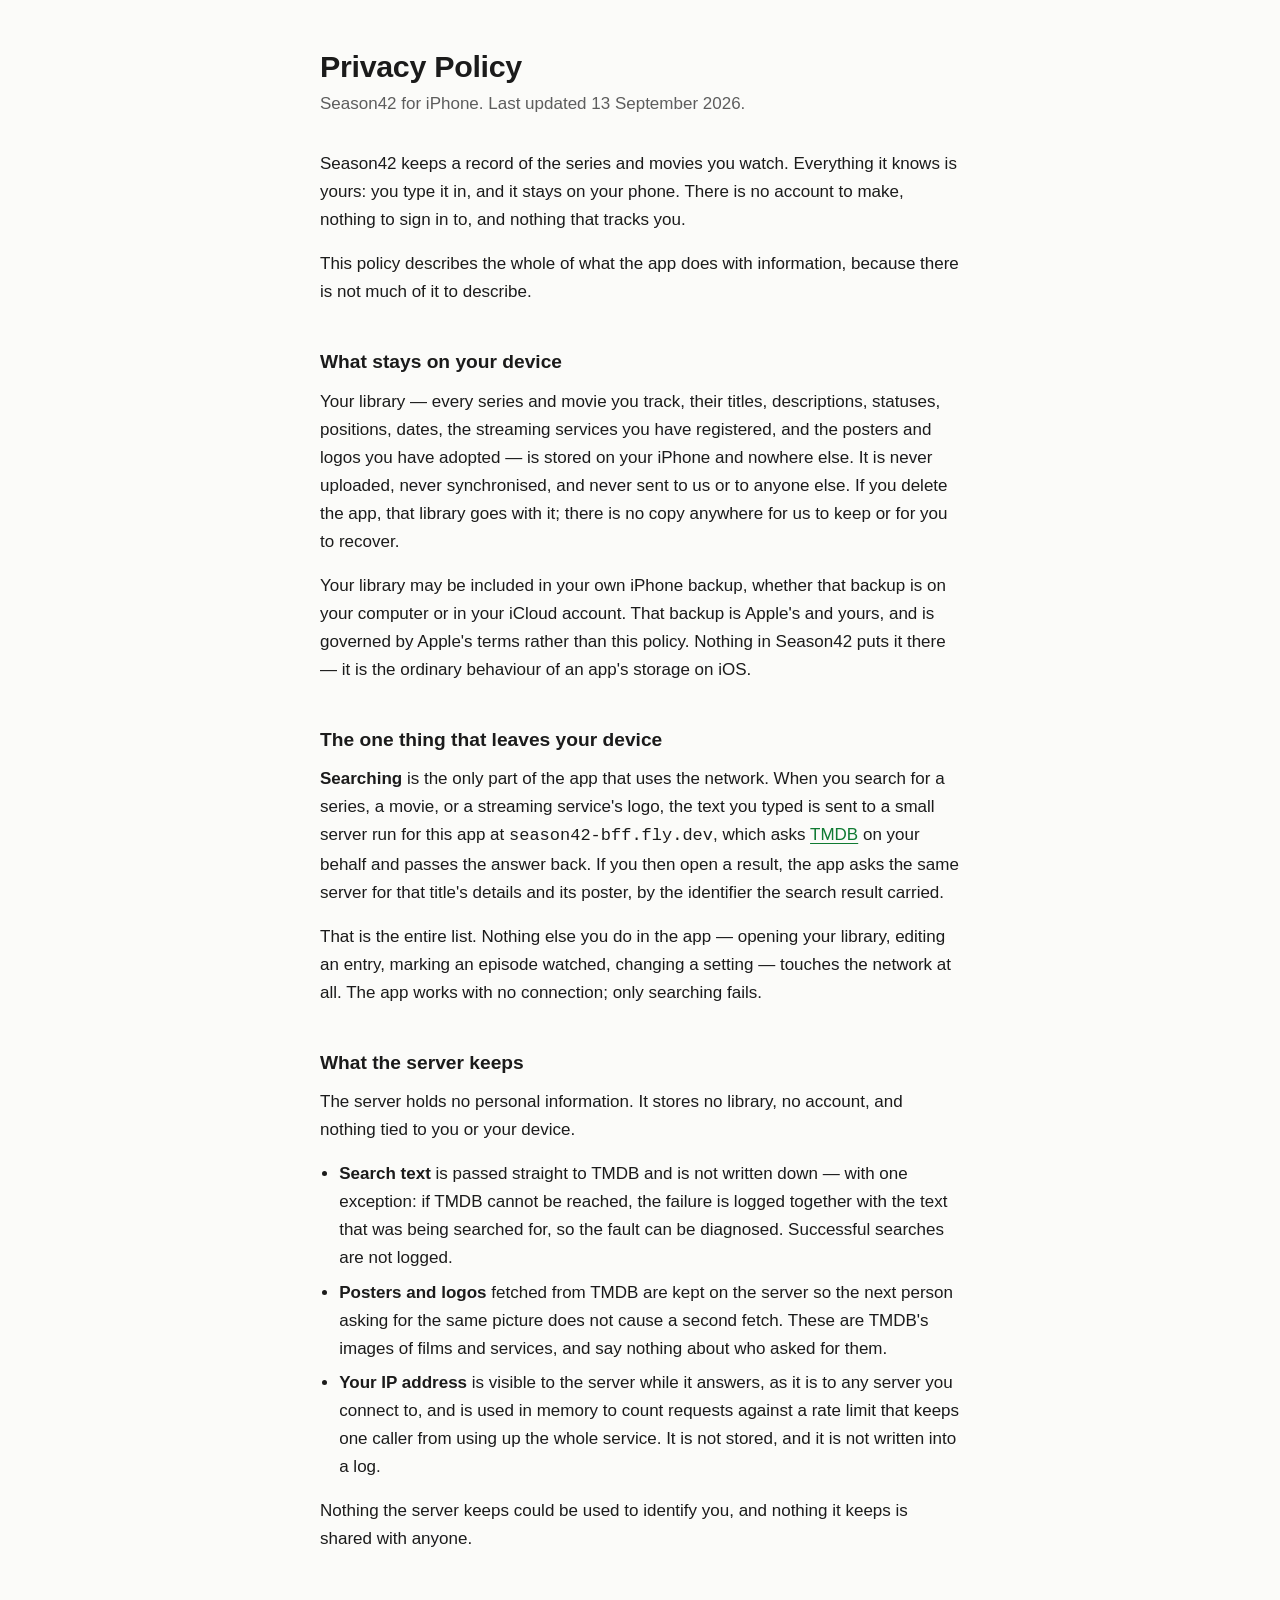
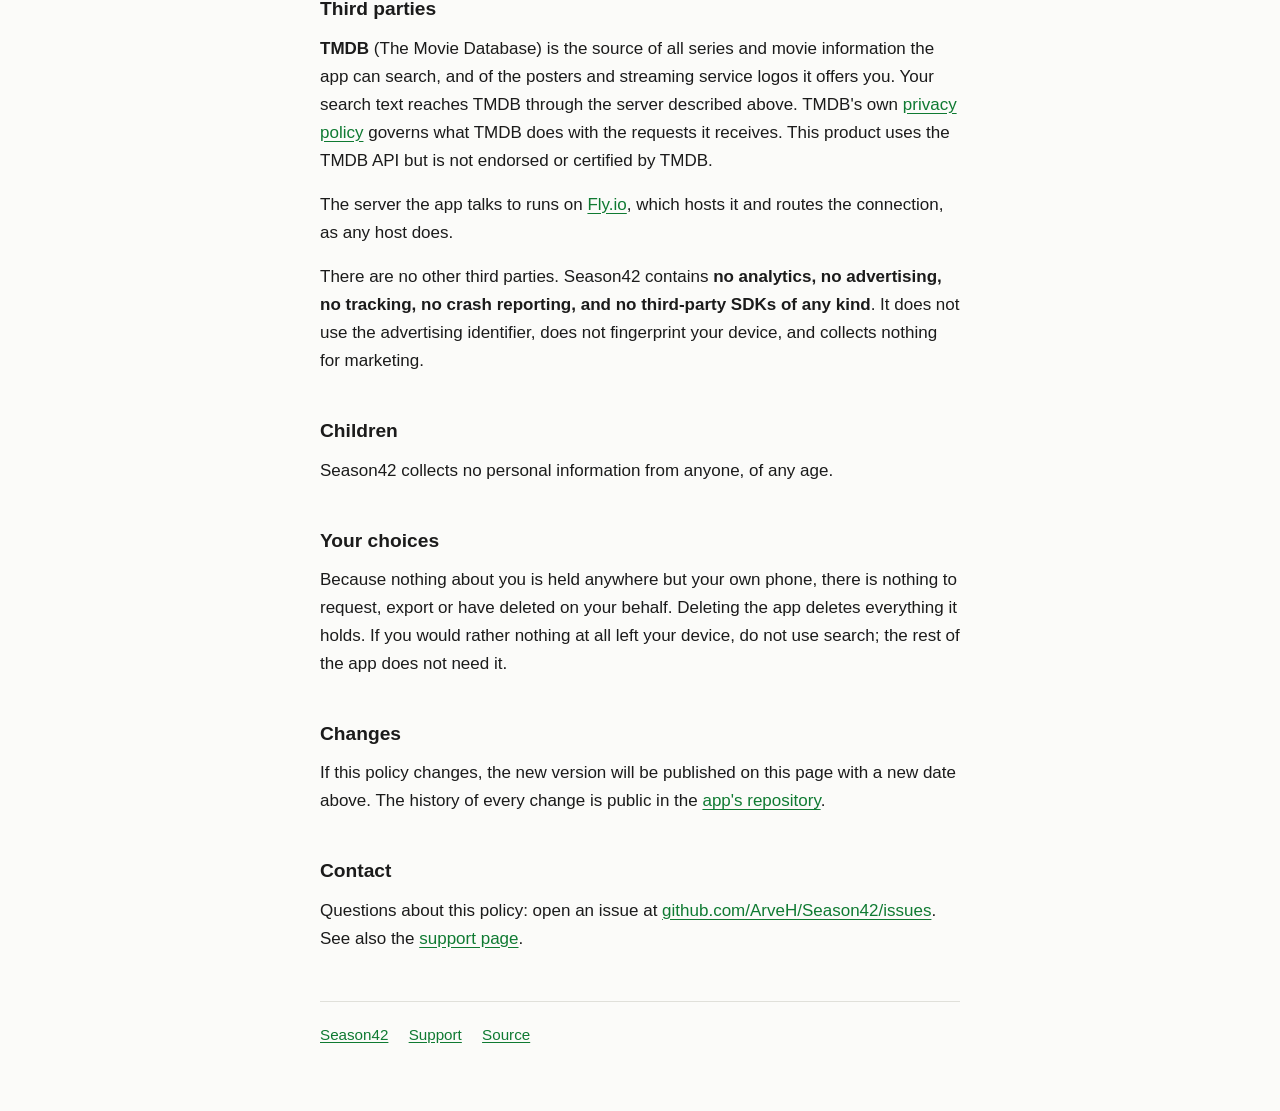
==== site/privacy/index.html @ 2e507881 "Publish a privacy policy and a support page (#114) App Store Connect will not accept a submission wi" ====
<!DOCTYPE html>
<html lang="en">
<head>
<meta charset="utf-8">
<meta name="viewport" content="width=device-width, initial-scale=1">
<title>Privacy Policy — Season42</title>
<link rel="stylesheet" href="../style.css">
</head>
<body>
<main>

<h1>Privacy Policy</h1>
<p class="lede">Season42 for iPhone. Last updated 13 September 2026.</p>

<p>Season42 keeps a record of the series and movies you watch. Everything it knows is
yours: you type it in, and it stays on your phone. There is no account to make, nothing
to sign in to, and nothing that tracks you.</p>

<p>This policy describes the whole of what the app does with information, because there
is not much of it to describe.</p>

<h2>What stays on your device</h2>

<p>Your library — every series and movie you track, their titles, descriptions, statuses,
positions, dates, the streaming services you have registered, and the posters and logos you
have adopted — is stored on your iPhone and nowhere else. It is never uploaded, never
synchronised, and never sent to us or to anyone else. If you delete the app, that library
goes with it; there is no copy anywhere for us to keep or for you to recover.</p>

<p>Your library may be included in your own iPhone backup, whether that backup is on your
computer or in your iCloud account. That backup is Apple's and yours, and is governed by
Apple's terms rather than this policy. Nothing in Season42 puts it there — it is the ordinary
behaviour of an app's storage on iOS.</p>

<h2>The one thing that leaves your device</h2>

<p><strong>Searching</strong> is the only part of the app that uses the network. When you
search for a series, a movie, or a streaming service's logo, the text you typed is sent to a
small server run for this app at <code>season42-bff.fly.dev</code>, which asks
<a href="https://www.themoviedb.org/">TMDB</a> on your behalf and passes the answer back. If
you then open a result, the app asks the same server for that title's details and its poster,
by the identifier the search result carried.</p>

<p>That is the entire list. Nothing else you do in the app — opening your library, editing an
entry, marking an episode watched, changing a setting — touches the network at all. The app
works with no connection; only searching fails.</p>

<h2>What the server keeps</h2>

<p>The server holds no personal information. It stores no library, no account, and nothing
tied to you or your device.</p>

<ul>
  <li><strong>Search text</strong> is passed straight to TMDB and is not written down —
  with one exception: if TMDB cannot be reached, the failure is logged together with the text
  that was being searched for, so the fault can be diagnosed. Successful searches are not
  logged.</li>
  <li><strong>Posters and logos</strong> fetched from TMDB are kept on the server so the next
  person asking for the same picture does not cause a second fetch. These are TMDB's images of
  films and services, and say nothing about who asked for them.</li>
  <li><strong>Your IP address</strong> is visible to the server while it answers, as it is to
  any server you connect to, and is used in memory to count requests against a rate limit that
  keeps one caller from using up the whole service. It is not stored, and it is not written
  into a log.</li>
</ul>

<p>Nothing the server keeps could be used to identify you, and nothing it keeps is shared with
anyone.</p>

<h2>Third parties</h2>

<p><strong>TMDB</strong> (The Movie Database) is the source of all series and movie information
the app can search, and of the posters and streaming service logos it offers you. Your search
text reaches TMDB through the server described above. TMDB's own
<a href="https://www.themoviedb.org/privacy-policy">privacy policy</a> governs what TMDB does
with the requests it receives. This product uses the TMDB API but is not endorsed or certified
by TMDB.</p>

<p>The server the app talks to runs on <a href="https://fly.io/">Fly.io</a>, which hosts it and
routes the connection, as any host does.</p>

<p>There are no other third parties. Season42 contains <strong>no analytics, no advertising, no
tracking, no crash reporting, and no third-party SDKs of any kind</strong>. It does not use the
advertising identifier, does not fingerprint your device, and collects nothing for marketing.</p>

<h2>Children</h2>

<p>Season42 collects no personal information from anyone, of any age.</p>

<h2>Your choices</h2>

<p>Because nothing about you is held anywhere but your own phone, there is nothing to request,
export or have deleted on your behalf. Deleting the app deletes everything it holds. If you
would rather nothing at all left your device, do not use search; the rest of the app does not
need it.</p>

<h2>Changes</h2>

<p>If this policy changes, the new version will be published on this page with a new date above.
The history of every change is public in the
<a href="https://github.com/ArveH/Season42">app's repository</a>.</p>

<h2>Contact</h2>

<p>Questions about this policy: open an issue at
<a href="https://github.com/ArveH/Season42/issues">github.com/ArveH/Season42/issues</a>. See also
the <a href="../support/">support page</a>.</p>

<nav>
  <a href="../">Season42</a>
  <a href="../support/">Support</a>
  <a href="https://github.com/ArveH/Season42">Source</a>
</nav>

</main>
</body>
</html>
---- site/style.css ----
/* One stylesheet for the three pages, served from the same origin as they are: the site
   fetches nothing from anywhere else, which is both cheaper to serve and the only way a
   privacy policy can say a page loads no third-party resources and mean it. */

:root {
  color-scheme: light dark;
  --ink: #1b1b1b;
  --ink-quiet: #5d5d5d;
  --paper: #fbfbf9;
  --rule: #e0e0da;
  --accent: #0f7a32;
}

@media (prefers-color-scheme: dark) {
  :root {
    --ink: #ececec;
    --ink-quiet: #a6a6a6;
    --paper: #131313;
    --rule: #2c2c2c;
    --accent: #4aff4a;
  }
}

* { box-sizing: border-box; }

body {
  margin: 0;
  padding: 3rem 1.25rem 4rem;
  background: var(--paper);
  color: var(--ink);
  font: 1.0625rem/1.65 -apple-system, BlinkMacSystemFont, "Segoe UI", Roboto, Helvetica, Arial, sans-serif;
  -webkit-text-size-adjust: 100%;
}

main {
  max-width: 40rem;
  margin: 0 auto;
}

h1 {
  font-size: 1.9rem;
  line-height: 1.2;
  margin: 0 0 0.35rem;
  letter-spacing: -0.01em;
}

h2 {
  font-size: 1.2rem;
  margin: 2.5rem 0 0.6rem;
}

p, ul { margin: 0 0 1rem; }

ul { padding-left: 1.2rem; }

li { margin-bottom: 0.4rem; }

a {
  color: var(--accent);
  text-underline-offset: 0.15em;
}

.lede {
  color: var(--ink-quiet);
  margin-bottom: 2rem;
}

.updated {
  color: var(--ink-quiet);
  font-size: 0.9rem;
}

nav {
  margin-top: 3rem;
  padding-top: 1.25rem;
  border-top: 1px solid var(--rule);
  font-size: 0.95rem;
  color: var(--ink-quiet);
}

nav a { margin-right: 1rem; }
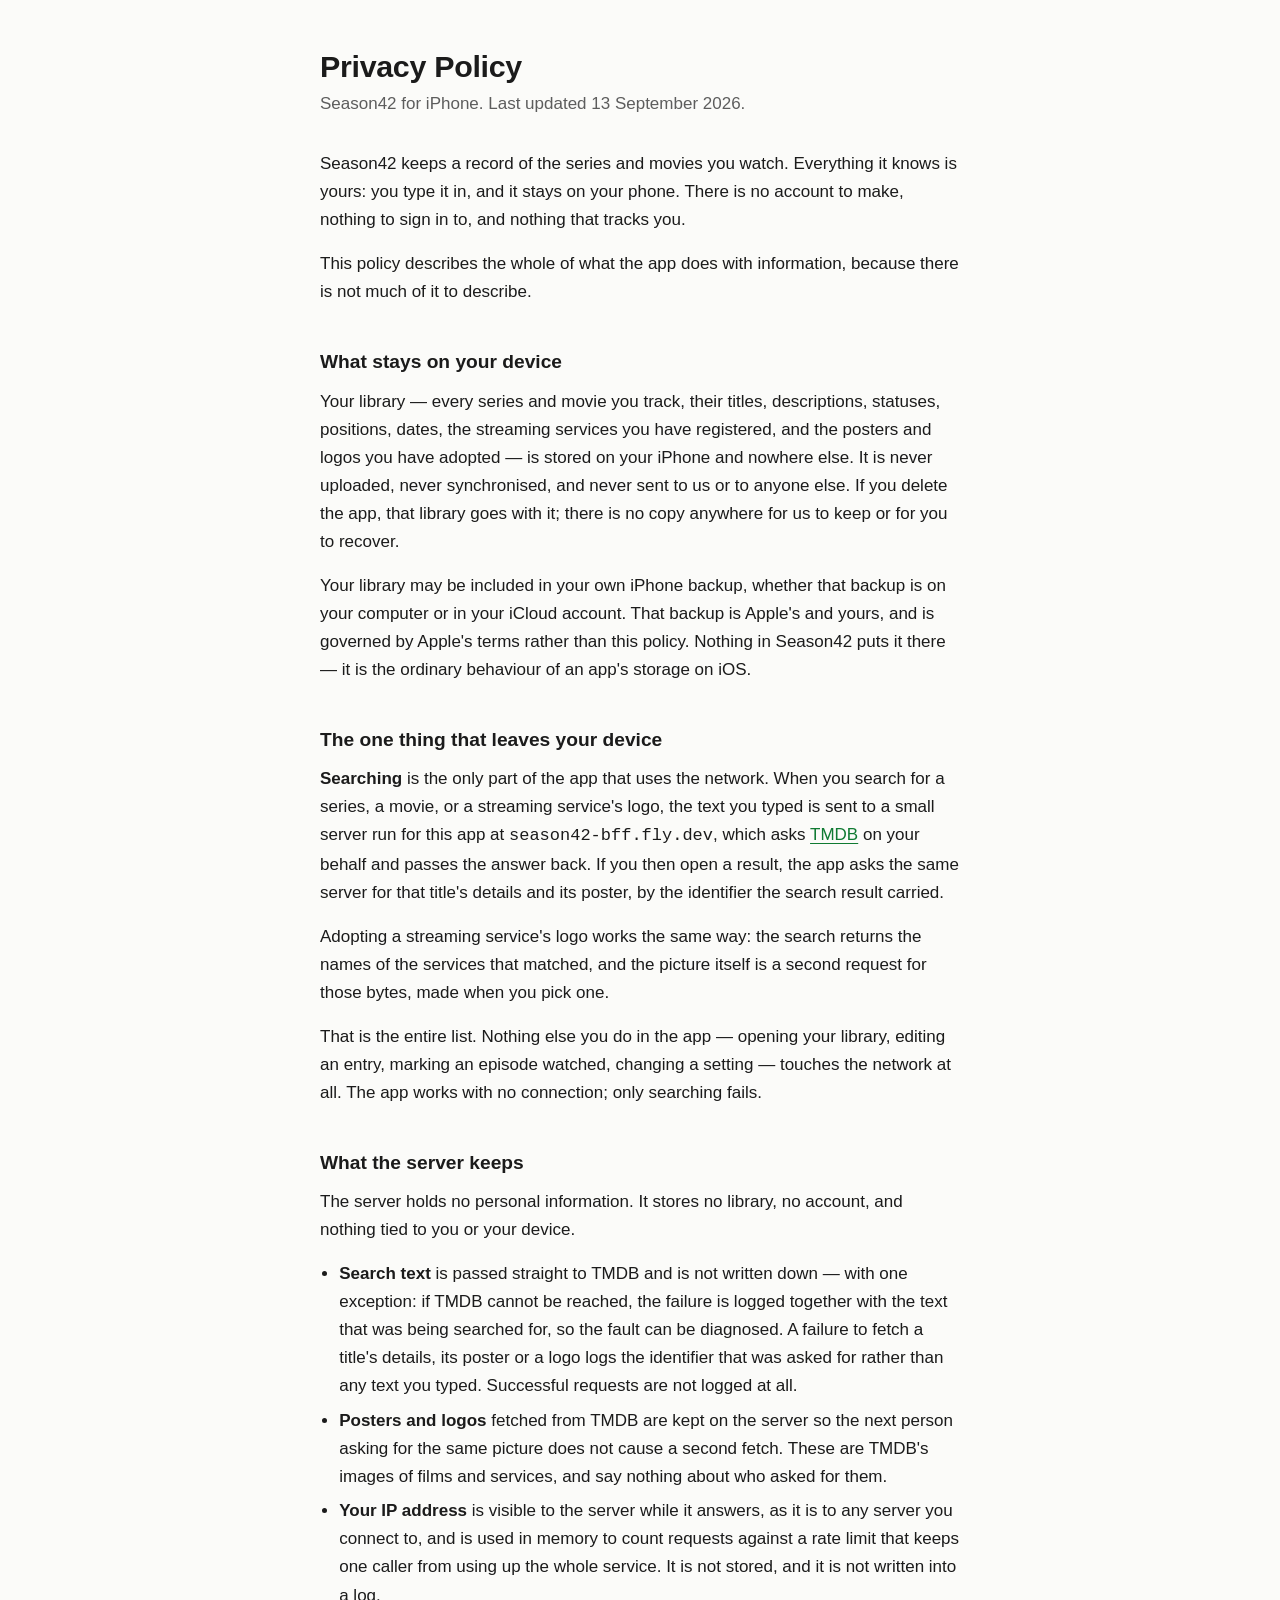
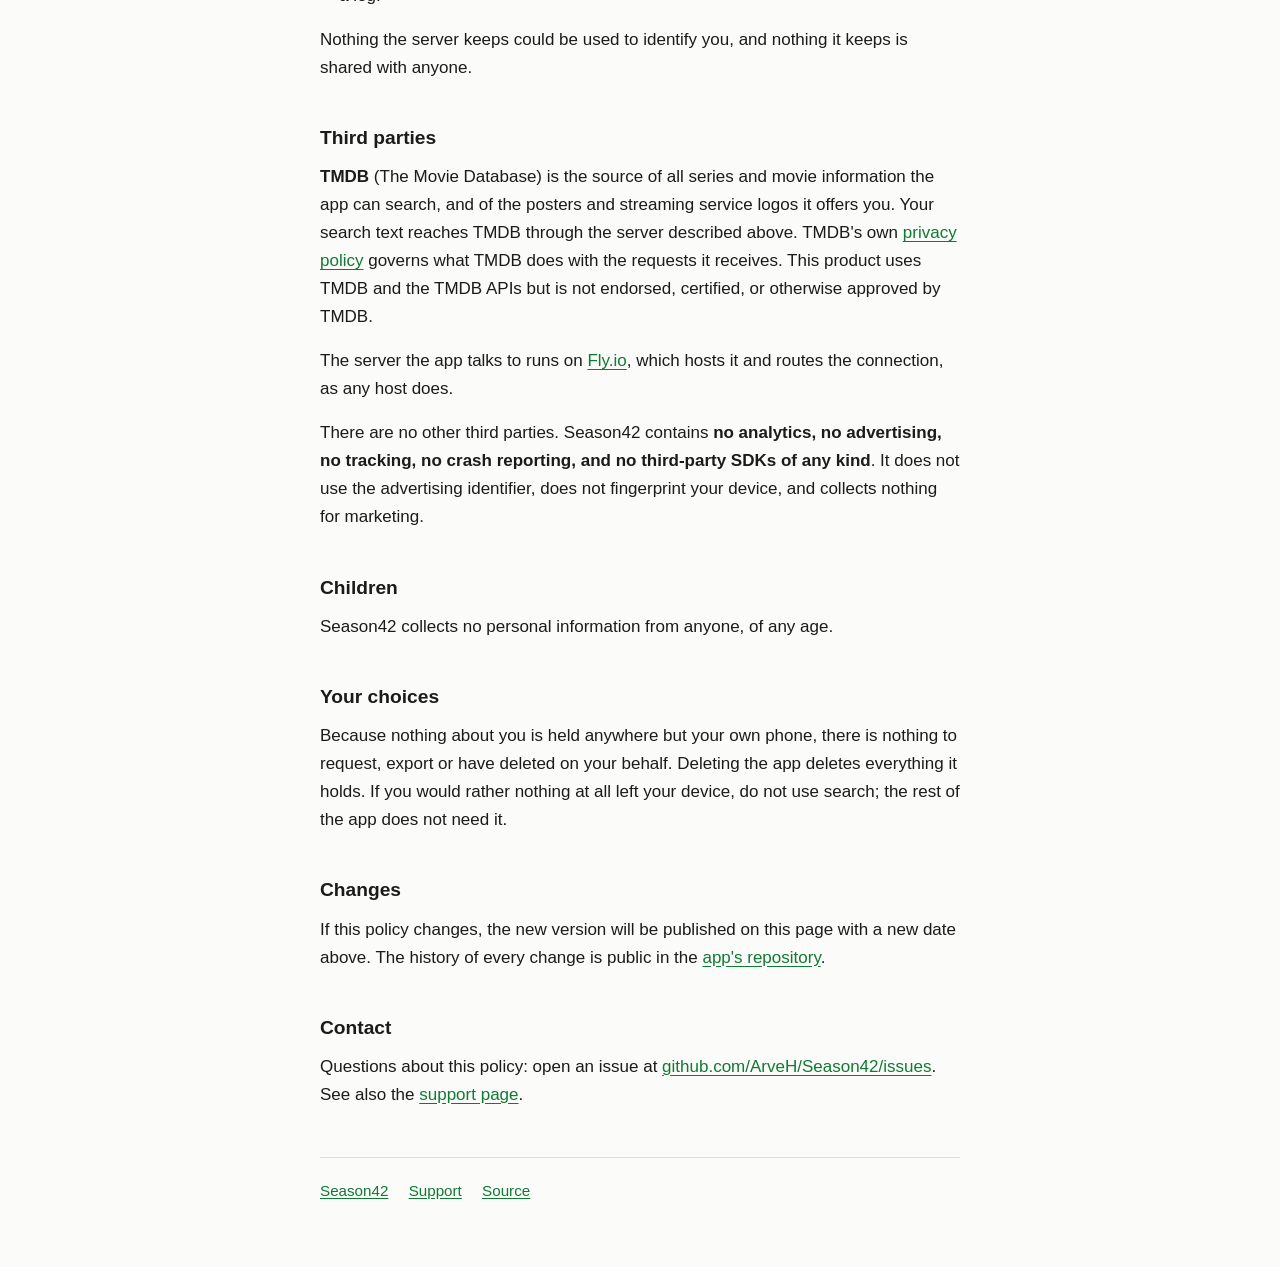
==== commit ca865463: "Correct the policy's TMDB sentence and complete its list (#114) Four things the review caught, all o" ====
--- a/site/privacy/index.html
+++ b/site/privacy/index.html
@@ -41,6 +41,10 @@
 you then open a result, the app asks the same server for that title's details and its poster,
 by the identifier the search result carried.</p>
 
+<p>Adopting a streaming service's logo works the same way: the search returns the names of
+the services that matched, and the picture itself is a second request for those bytes, made when
+you pick one.</p>
+
 <p>That is the entire list. Nothing else you do in the app — opening your library, editing an
 entry, marking an episode watched, changing a setting — touches the network at all. The app
 works with no connection; only searching fails.</p>
@@ -53,8 +57,9 @@
 <ul>
   <li><strong>Search text</strong> is passed straight to TMDB and is not written down —
   with one exception: if TMDB cannot be reached, the failure is logged together with the text
-  that was being searched for, so the fault can be diagnosed. Successful searches are not
-  logged.</li>
+  that was being searched for, so the fault can be diagnosed. A failure to fetch a title's
+  details, its poster or a logo logs the identifier that was asked for rather than any text you
+  typed. Successful requests are not logged at all.</li>
   <li><strong>Posters and logos</strong> fetched from TMDB are kept on the server so the next
   person asking for the same picture does not cause a second fetch. These are TMDB's images of
   films and services, and say nothing about who asked for them.</li>
@@ -73,8 +78,8 @@
 the app can search, and of the posters and streaming service logos it offers you. Your search
 text reaches TMDB through the server described above. TMDB's own
 <a href="https://www.themoviedb.org/privacy-policy">privacy policy</a> governs what TMDB does
-with the requests it receives. This product uses the TMDB API but is not endorsed or certified
-by TMDB.</p>
+with the requests it receives. This product uses TMDB and the TMDB APIs but is not endorsed, certified, or
+otherwise approved by TMDB.</p>
 
 <p>The server the app talks to runs on <a href="https://fly.io/">Fly.io</a>, which hosts it and
 routes the connection, as any host does.</p>
